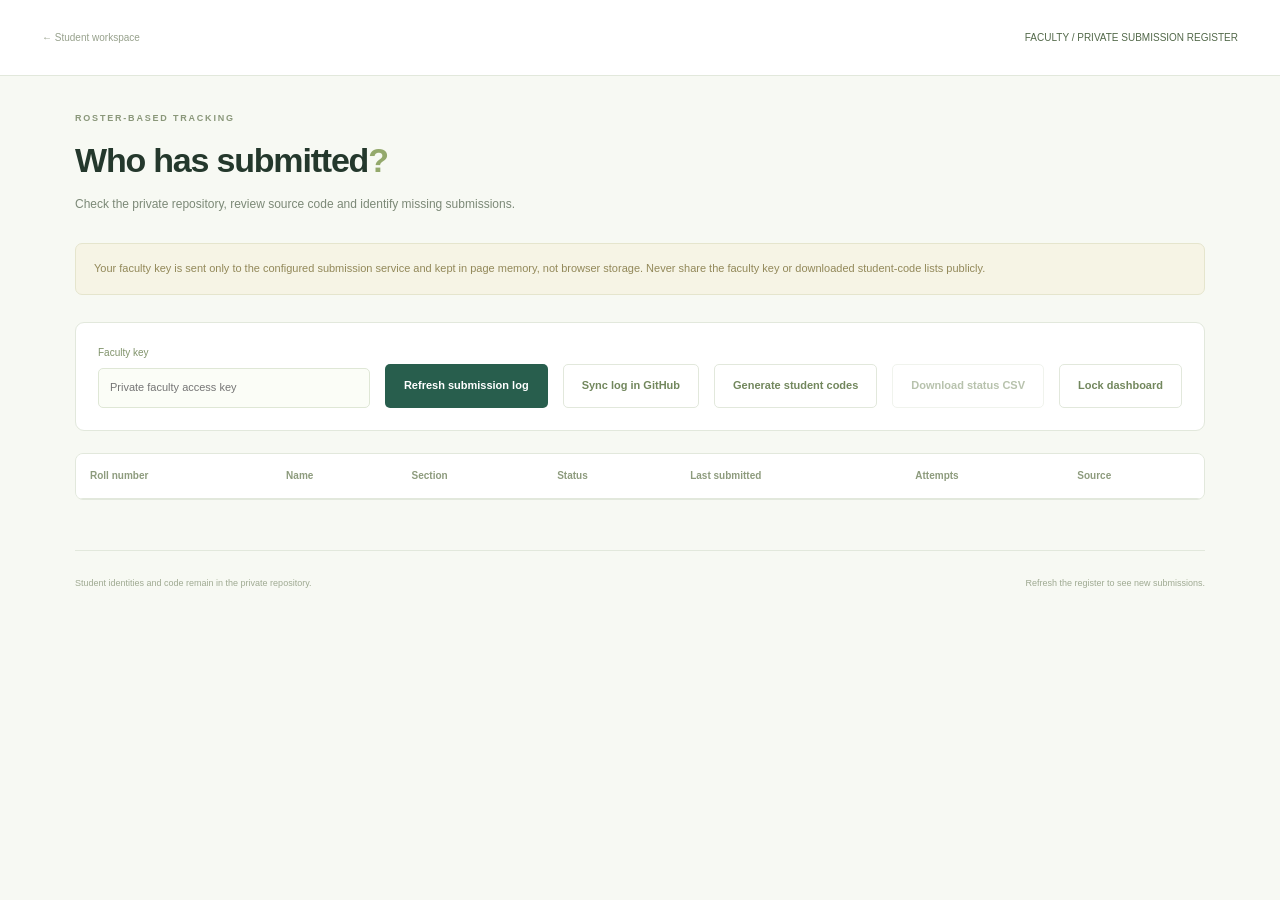
==== faculty.html @ 8f09f08b "Add files via upload" ====
<!doctype html><html lang="en"><head><meta charset="utf-8"><meta name="viewport" content="width=device-width,initial-scale=1"><title>Codefolio · Faculty submission log</title><link rel="stylesheet" href="styles.css"><script src="config.js" defer></script><script src="assets/font-data.js" defer></script><script src="pdf.js" defer></script><script src="faculty.js" defer></script></head><body><header><a href="index.html">← Student workspace</a><b>FACULTY / PRIVATE SUBMISSION REGISTER</b></header><main class="faculty-main"><div class="heading"><div><div class="eyebrow">ROSTER-BASED TRACKING</div><h1>Who has submitted<span>?</span></h1><p>Check the private repository, review source code and identify missing submissions.</p></div></div><div class="notice">Your faculty key is sent only to the configured submission service and kept in page memory, not browser storage. Never share the faculty key or downloaded student-code lists publicly.</div><div class="faculty-controls"><label>Faculty key<input id="faculty-key" type="password" autocomplete="off" placeholder="Private faculty access key"></label><button id="load" class="primary">Refresh submission log</button><button id="sync-log" class="secondary">Sync log in GitHub</button><button id="codes" class="secondary">Generate student codes</button><button id="csv" class="secondary" disabled>Download status CSV</button><button id="forget" class="secondary">Lock dashboard</button></div><p id="faculty-message" class="faculty-status" role="status"></p><div class="table-scroll"><table class="status-table"><thead><tr><th>Roll number</th><th>Name</th><th>Section</th><th>Status</th><th>Last submitted</th><th>Attempts</th><th>Source</th></tr></thead><tbody id="students"></tbody></table></div><section id="codes-panel" hidden class="faculty-record"><h2>Private student submission codes</h2><p class="small">Give each student only their own code. Anyone with a student's code can submit under that roll number. These are not GitHub tokens.</p><button id="codes-csv" class="secondary">Download private codes CSV</button><div id="codes-list" class="table-scroll"></div></section><section id="record-panel" hidden class="faculty-record"><div class="eyebrow">SAVED SOURCE SNAPSHOT</div><h2 id="record-title"></h2><p id="record-meta" class="small"></p><div class="toolbar"><select id="record-language" aria-label="Source language"><option value="java">Java</option><option value="python">Python</option><option value="cpp">C++</option></select><button id="download-code" class="secondary">Download this source file</button><button id="download-record" class="secondary">Download complete JSON record</button><button id="download-pdf" class="primary">Download combined PDF</button></div><textarea class="source-view" id="source" readonly aria-label="Submitted source code"></textarea></section><footer><span>Student identities and code remain in the private repository.</span><span>Refresh the register to see new submissions.</span></footer></main></body></html>
---- styles.css ----
:root{--green:#285e4d;--ink:#24382c;--muted:#7c8977;--line:#e2e8dc;--paper:#f7f9f3}*{box-sizing:border-box}body{margin:0;background:var(--paper);color:var(--ink);font:14px/1.6 -apple-system,BlinkMacSystemFont,'Segoe UI',sans-serif}button,input,textarea{font:inherit}button,a{touch-action:manipulation}button{cursor:pointer}button:disabled{opacity:.5;cursor:wait}a{color:inherit;text-decoration:none}button:focus-visible,a:focus-visible,input:focus-visible{outline:3px solid #94b18a;outline-offset:3px}[hidden]{display:none!important}aside{position:fixed;inset:0 auto 0 0;width:242px;background:#fff;padding:34px 22px 24px;border-right:1px solid var(--line);display:flex;flex-direction:column}.brand{font-size:27px;letter-spacing:-1.2px;font-weight:750;display:flex;align-items:center;margin-bottom:58px}.brand>span:first-child{letter-spacing:-4px;padding-right:4px;display:grid;place-items:center;background:var(--green);color:#fff;width:36px;height:36px;border-radius:10px;font-size:19px;margin-right:9px}.dot{color:#96ac72}.eyebrow{font-size:9px;font-weight:700;letter-spacing:1.8px;color:#8a977a}aside>.eyebrow{font-size:8px;margin:0 10px 20px}.nav{font-size:12px;padding:13px 12px;border-radius:7px;margin-bottom:8px;color:#849078}.nav.active{background:#eaf1e4;color:var(--green);font-weight:600}.aside-note{margin-top:auto;background:#f3f6eb;border:1px solid #e5ebda;border-radius:10px;padding:23px 19px}.aside-note>span{font-size:23px;color:#81966a}.aside-note h3{font-size:18px;line-height:1.7;letter-spacing:-.6px;margin:16px 0 10px}.aside-note p{color:#92a080;font-size:12px;line-height:1.9}.aside-note small{font-size:8px;color:#8a9a77;letter-spacing:1px;display:block;margin-top:25px}.faculty{border-top:1px solid var(--line);margin-top:25px;padding-top:22px;display:flex;align-items:center;gap:9px}.avatar{display:grid;place-items:center;border-radius:50%;background:#e8efdd;color:#79905d;width:31px;height:31px;font-size:10px;flex-shrink:0}.faculty b{font-size:10px;display:block}.faculty small{font-size:9px;color:#8b977e;display:block}.main{margin-left:242px}header{height:76px;display:flex;align-items:center;justify-content:space-between;gap:15px;background:#fff;border-bottom:1px solid var(--line);padding:0 42px;font-size:10px;color:#97a18c}header b{color:#53694a;font-weight:500}.mode{color:#80956a}main{max-width:1450px;margin:auto;padding:42px 42px 0}.heading{display:flex;justify-content:space-between;align-items:center;gap:22px;margin-bottom:29px}.heading .eyebrow{margin-bottom:12px}h1{font-size:34px;line-height:1.4;letter-spacing:-1.2px;font-weight:650;margin:0 0 10px}h1 span{color:#94a96c}.heading p{font-size:12px;color:var(--muted);margin:0}.pill{font-size:8px;letter-spacing:1px;padding:7px 10px;border-radius:5px;background:#eaf2e2;color:#80966a;white-space:nowrap}.notice{padding:15px 18px;border:1px solid #e5e5cd;background:#f6f4e5;border-radius:7px;font-size:11px;color:#928859;line-height:1.8;margin-bottom:27px}.notice b{font-weight:650}.identity{display:grid;grid-template-columns:1.3fr 1fr 1fr .5fr;gap:19px;align-items:center;padding:24px;background:#fff;border:1px solid var(--line);border-radius:9px;margin-bottom:25px}.identity h2{font-size:16px;font-weight:600;letter-spacing:-.5px;margin:9px 0 0}label{font-size:10px;color:#80936b}input{width:100%;padding:10px 11px;border:1px solid #dfe7d6;background:#fbfdf7;border-radius:5px;display:block;margin-top:7px;font-size:11px;outline-color:#91ab78;color:var(--ink)}.editor-layout{display:grid;grid-template-columns:265px minmax(0,1fr);gap:23px}.brief{background:#fff;padding:25px;border:1px solid var(--line);border-radius:9px}.course{font-size:10px;color:#98a58a;margin:20px 0 6px}.brief h2{font-size:20px;line-height:1.5;letter-spacing:-.6px;margin:0 0 18px;font-weight:600}.prompt{white-space:pre-wrap;overflow-wrap:anywhere;font-size:12px;line-height:1.9;color:#7f8e73}.deadline{font-size:10px;color:#9a8966}hr{border:0;height:1px;background:var(--line);margin:25px 0}h4{font-size:11px}.check{display:flex;gap:11px;font-size:11px;color:#8b9c7c;margin:14px 0}.check span{border:1px solid #d5dfc9;border-radius:4px;width:16px;height:16px;display:grid;place-items:center;font-size:10px;color:#62934a}.check.done span{background:#e9f3df}.typing-note{background:#f2f6e9;border-radius:5px;padding:14px;margin:24px 0 16px;font-size:10px;color:#8b9c78;line-height:1.8}.small{font-size:10px;color:#98a28d;line-height:1.8}.editor-panel{background:white;border:1px solid #dfe7d6;border-radius:9px;overflow:hidden;display:flex;flex-direction:column}.tabs{display:flex;align-items:center;background:#fbfdf7;border-bottom:1px solid var(--line)}.tabs button{height:52px;padding:16px 22px;border:0;border-bottom:2px solid transparent;color:#96a585;background:transparent;font-size:11px;display:flex;align-items:center;gap:7px}.tabs .selected{background:#f0f5e8;color:#587d42;border-bottom-color:#72965a}.tabs i{width:6px;height:6px;border-radius:50%;display:inline-block}.java{background:#bb7a59}.python{background:#ceb356}.cpp{background:#739bb9}#filename{margin-left:auto;font-size:10px;color:#a1ad94;padding-right:20px;font-family:monospace}.code-area{display:flex;flex:1;min-height:435px;overflow:hidden}#numbers{width:42px;flex-shrink:0;padding:20px 9px 20px 0;height:435px;overflow:hidden;background:#fbfdf7;color:#b1bda1;text-align:right;font:12px/23px monospace;white-space:pre}#code{width:100%;height:435px;resize:none;white-space:pre;overflow:auto;border:0;outline:0;padding:20px 16px;color:#3d5731;font:12px/23px 'Courier New',monospace;tab-size:4;background:white}#code::placeholder{color:#a5b397}.editor-status{padding:11px 15px;border-top:1px solid var(--line);display:flex;justify-content:space-between;gap:12px;font-size:9px;color:#95a185}.submit-bar{background:#fff;border:1px solid var(--line);border-radius:9px;padding:23px 25px;margin-top:24px;display:flex;align-items:center;justify-content:space-between;gap:20px}.submit-bar h3{font-size:15px;margin:0 0 5px}.submit-bar p{font-size:11px;color:#93a081;margin:0}.primary,.secondary,.danger{display:inline-flex;align-items:center;justify-content:center;padding:12px 18px;border:1px solid transparent;border-radius:5px;font-size:11px;font-weight:600;gap:8px}.primary{color:white;background:var(--green)}.secondary{color:#72875d;background:white;border-color:var(--line)}.danger{color:#a17b60;border-color:#e8dfcf;background:#fcfaf4}.primary:hover{background:#36745f}.instructions{margin-top:42px}.instructions>h2{font-size:21px;letter-spacing:-.5px;font-weight:600}.steps{display:grid;grid-template-columns:repeat(3,1fr);gap:20px}.steps article{background:#fff;border:1px solid var(--line);border-radius:8px;padding:22px}.steps article>span{font-size:27px;font-weight:650;color:#b0bf9a}.steps h3{font-size:13px}.steps p,details p{font-size:11px;line-height:1.9;color:#8e9b80}details{margin:24px 0;background:#eff3e6;border:1px solid var(--line);border-radius:8px;padding:18px 22px}summary{cursor:pointer;font-size:12px;color:#73885c}#message{background:#eef4e5;border:1px solid #d8e5ca;color:#607e48;padding:14px 18px;border-radius:6px;font-size:12px;margin-bottom:24px}#message.error{background:#fbf0e8;color:#a17856;border-color:#eedbc9}.receipt{text-align:center;background:#fff;border:1px solid var(--line);border-radius:9px;margin-top:25px;padding:30px}.receipt h2{font-size:23px;letter-spacing:-.6px;font-weight:600}.receipt p{font-size:12px;color:#93a280}.receipt code{overflow-wrap:anywhere;color:#688b4a;font-size:12px}.receipt-actions{display:flex;justify-content:center;flex-wrap:wrap;gap:10px}.receipt .small{font-size:10px}footer{display:flex;justify-content:space-between;gap:20px;margin-top:50px;padding:25px 0;border-top:1px solid var(--line);font-size:9px;color:#9faa92}@media(max-width:1150px){.identity{grid-template-columns:1fr 1fr 1fr}.identity>div{grid-column:1/-1}.editor-layout{grid-template-columns:225px minmax(0,1fr)}.tabs button{padding:16px}.pill{display:none}h1{font-size:29px}#filename{display:none}main{padding:32px 28px 0}}@media(max-width:900px){aside{width:190px;padding:25px 15px}.main{margin-left:190px}.brand{font-size:23px}.faculty b{font-size:9px}.editor-layout{grid-template-columns:1fr}.brief{padding:22px}.brief hr,.brief h4,.brief #checklist,.brief .small,.brief .typing-note{display:none}.steps{gap:10px}.steps article{padding:18px}header{padding:0 28px}.heading{display:block}}@media(max-width:650px){aside{position:static;width:100%;padding:15px 20px;border-right:0;border-bottom:1px solid var(--line)}.brand{margin:0;font-size:25px}.nav,aside>.eyebrow,.aside-note,.faculty{display:none}.main{margin:0}header{height:52px;padding:0 20px;font-size:9px}.mode{font-size:8px}main{padding:25px 20px 0}h1{font-size:28px}.heading p{font-size:11px}.identity{gap:14px;padding:20px;grid-template-columns:1fr 1fr}.identity label:first-of-type{grid-column:1/-1}.brief h2{font-size:19px}.steps{grid-template-columns:1fr}.steps article{padding:20px}.submit-bar{align-items:flex-start;flex-direction:column;padding:21px}.submit-bar button{width:100%}.editor-status{font-size:8px}.receipt{padding:25px 18px}.receipt-actions{flex-direction:column}.instructions>.danger{margin-top:10px}footer{display:block}footer>span{display:block;line-height:2}}

.enrollment{grid-column:2/-1}.submit-actions{display:flex;gap:10px;flex-wrap:wrap}.submit-bar{align-items:flex-start}.prompt{max-height:360px;overflow:auto}.faculty-main{margin:0 auto;max-width:1200px;padding:35px}.faculty-controls{display:flex;gap:15px;align-items:end;flex-wrap:wrap;padding:22px;background:#fff;border:1px solid var(--line);border-radius:9px}.faculty-controls label{flex:1;min-width:220px}.status-table{width:100%;border-collapse:collapse;background:white;font-size:12px}.status-table th,.status-table td{padding:14px;text-align:left;border-bottom:1px solid var(--line)}.status-table th{font-size:10px;color:#8d9b7d}.table-scroll{overflow:auto;border:1px solid var(--line);border-radius:8px;margin-top:22px}.faculty-status{font-size:12px;color:#7f9568;margin:22px 0}.source-view{display:block;width:100%;height:350px;white-space:pre;overflow:auto;font:11px/1.8 monospace;padding:20px;border:1px solid var(--line);border-radius:7px;background:#fff}.code-badge{font-size:10px;overflow-wrap:anywhere;max-width:260px}.faculty-record{margin-top:25px;padding:25px;background:#fff;border:1px solid var(--line);border-radius:9px}.toolbar{display:flex;gap:10px;align-items:center;flex-wrap:wrap;margin:18px 0}@media(max-width:650px){.enrollment{grid-column:1/-1}.submit-actions{width:100%}.submit-actions button{width:100%}.faculty-main{padding:22px}.faculty-controls{display:block}.faculty-controls>*{margin-bottom:12px}}
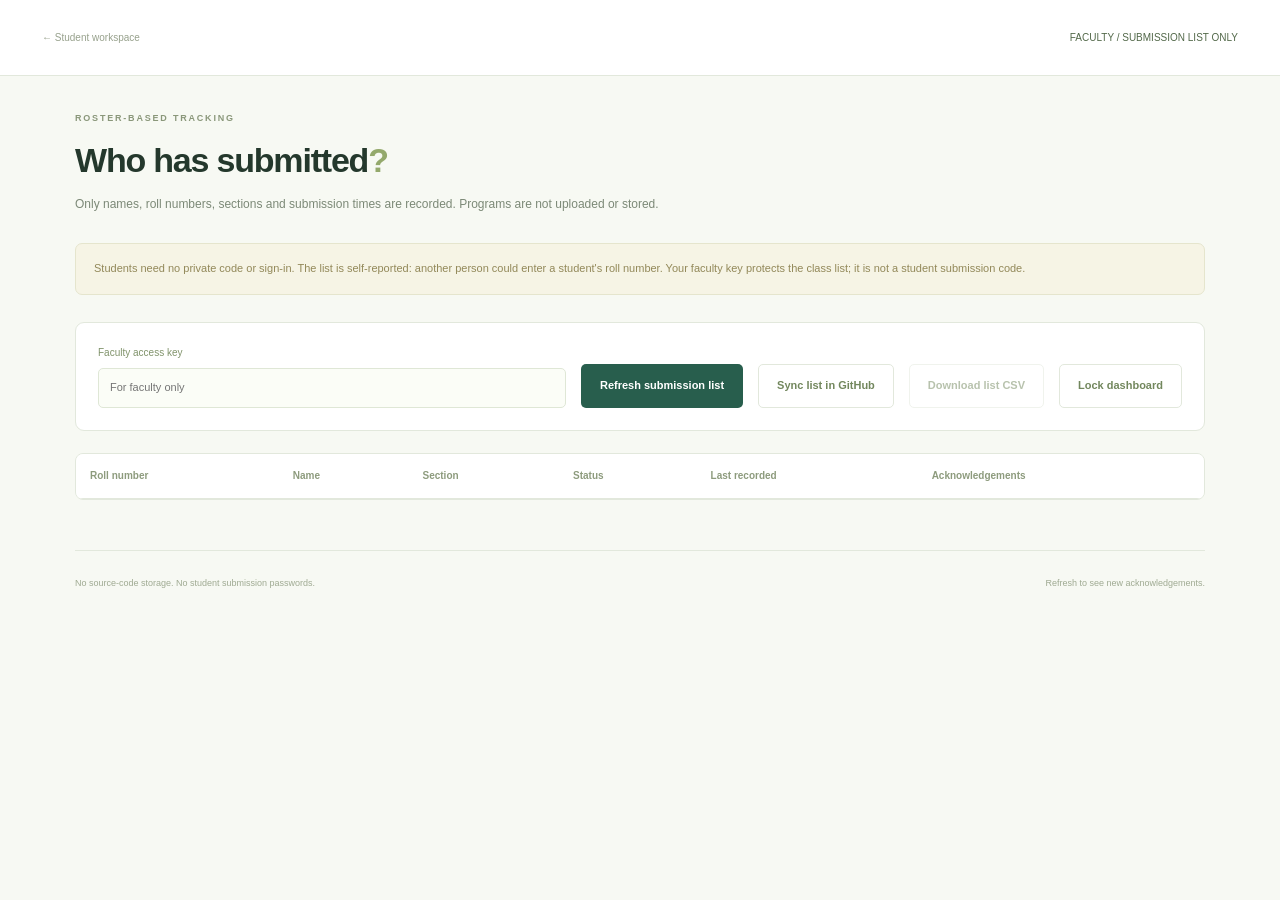
==== commit 20c10f3c: "Add files via upload" ====
--- a/faculty.html
+++ b/faculty.html
@@ -1 +1 @@
-<!doctype html><html lang="en"><head><meta charset="utf-8"><meta name="viewport" content="width=device-width,initial-scale=1"><title>Codefolio · Faculty submission log</title><link rel="stylesheet" href="styles.css"><script src="config.js" defer></script><script src="assets/font-data.js" defer></script><script src="pdf.js" defer></script><script src="faculty.js" defer></script></head><body><header><a href="index.html">← Student workspace</a><b>FACULTY / PRIVATE SUBMISSION REGISTER</b></header><main class="faculty-main"><div class="heading"><div><div class="eyebrow">ROSTER-BASED TRACKING</div><h1>Who has submitted<span>?</span></h1><p>Check the private repository, review source code and identify missing submissions.</p></div></div><div class="notice">Your faculty key is sent only to the configured submission service and kept in page memory, not browser storage. Never share the faculty key or downloaded student-code lists publicly.</div><div class="faculty-controls"><label>Faculty key<input id="faculty-key" type="password" autocomplete="off" placeholder="Private faculty access key"></label><button id="load" class="primary">Refresh submission log</button><button id="sync-log" class="secondary">Sync log in GitHub</button><button id="codes" class="secondary">Generate student codes</button><button id="csv" class="secondary" disabled>Download status CSV</button><button id="forget" class="secondary">Lock dashboard</button></div><p id="faculty-message" class="faculty-status" role="status"></p><div class="table-scroll"><table class="status-table"><thead><tr><th>Roll number</th><th>Name</th><th>Section</th><th>Status</th><th>Last submitted</th><th>Attempts</th><th>Source</th></tr></thead><tbody id="students"></tbody></table></div><section id="codes-panel" hidden class="faculty-record"><h2>Private student submission codes</h2><p class="small">Give each student only their own code. Anyone with a student's code can submit under that roll number. These are not GitHub tokens.</p><button id="codes-csv" class="secondary">Download private codes CSV</button><div id="codes-list" class="table-scroll"></div></section><section id="record-panel" hidden class="faculty-record"><div class="eyebrow">SAVED SOURCE SNAPSHOT</div><h2 id="record-title"></h2><p id="record-meta" class="small"></p><div class="toolbar"><select id="record-language" aria-label="Source language"><option value="java">Java</option><option value="python">Python</option><option value="cpp">C++</option></select><button id="download-code" class="secondary">Download this source file</button><button id="download-record" class="secondary">Download complete JSON record</button><button id="download-pdf" class="primary">Download combined PDF</button></div><textarea class="source-view" id="source" readonly aria-label="Submitted source code"></textarea></section><footer><span>Student identities and code remain in the private repository.</span><span>Refresh the register to see new submissions.</span></footer></main></body></html>
+<!doctype html><html lang="en"><head><meta charset="utf-8"><meta name="viewport" content="width=device-width,initial-scale=1"><title>Codefolio · Student submission list</title><link rel="stylesheet" href="styles.css"><script src="config.js" defer></script><script src="faculty.js" defer></script></head><body><header><a href="index.html">← Student workspace</a><b>FACULTY / SUBMISSION LIST ONLY</b></header><main class="faculty-main"><div class="heading"><div><div class="eyebrow">ROSTER-BASED TRACKING</div><h1>Who has submitted<span>?</span></h1><p>Only names, roll numbers, sections and submission times are recorded. Programs are not uploaded or stored.</p></div></div><div class="notice">Students need no private code or sign-in. The list is self-reported: another person could enter a student's roll number. Your faculty key protects the class list; it is not a student submission code.</div><div class="faculty-controls"><label>Faculty access key<input id="faculty-key" type="password" autocomplete="off" placeholder="For faculty only"></label><button id="load" class="primary">Refresh submission list</button><button id="sync-log" class="secondary">Sync list in GitHub</button><button id="csv" class="secondary" disabled>Download list CSV</button><button id="forget" class="secondary">Lock dashboard</button></div><p id="faculty-message" class="faculty-status" role="status"></p><div class="table-scroll"><table class="status-table"><thead><tr><th>Roll number</th><th>Name</th><th>Section</th><th>Status</th><th>Last recorded</th><th>Acknowledgements</th></tr></thead><tbody id="students"></tbody></table></div><footer><span>No source-code storage. No student submission passwords.</span><span>Refresh to see new acknowledgements.</span></footer></main></body></html>
--- a/styles.css
+++ b/styles.css
@@ -1,3 +1,3 @@
 :root{--green:#285e4d;--ink:#24382c;--muted:#7c8977;--line:#e2e8dc;--paper:#f7f9f3}*{box-sizing:border-box}body{margin:0;background:var(--paper);color:var(--ink);font:14px/1.6 -apple-system,BlinkMacSystemFont,'Segoe UI',sans-serif}button,input,textarea{font:inherit}button,a{touch-action:manipulation}button{cursor:pointer}button:disabled{opacity:.5;cursor:wait}a{color:inherit;text-decoration:none}button:focus-visible,a:focus-visible,input:focus-visible{outline:3px solid #94b18a;outline-offset:3px}[hidden]{display:none!important}aside{position:fixed;inset:0 auto 0 0;width:242px;background:#fff;padding:34px 22px 24px;border-right:1px solid var(--line);display:flex;flex-direction:column}.brand{font-size:27px;letter-spacing:-1.2px;font-weight:750;display:flex;align-items:center;margin-bottom:58px}.brand>span:first-child{letter-spacing:-4px;padding-right:4px;display:grid;place-items:center;background:var(--green);color:#fff;width:36px;height:36px;border-radius:10px;font-size:19px;margin-right:9px}.dot{color:#96ac72}.eyebrow{font-size:9px;font-weight:700;letter-spacing:1.8px;color:#8a977a}aside>.eyebrow{font-size:8px;margin:0 10px 20px}.nav{font-size:12px;padding:13px 12px;border-radius:7px;margin-bottom:8px;color:#849078}.nav.active{background:#eaf1e4;color:var(--green);font-weight:600}.aside-note{margin-top:auto;background:#f3f6eb;border:1px solid #e5ebda;border-radius:10px;padding:23px 19px}.aside-note>span{font-size:23px;color:#81966a}.aside-note h3{font-size:18px;line-height:1.7;letter-spacing:-.6px;margin:16px 0 10px}.aside-note p{color:#92a080;font-size:12px;line-height:1.9}.aside-note small{font-size:8px;color:#8a9a77;letter-spacing:1px;display:block;margin-top:25px}.faculty{border-top:1px solid var(--line);margin-top:25px;padding-top:22px;display:flex;align-items:center;gap:9px}.avatar{display:grid;place-items:center;border-radius:50%;background:#e8efdd;color:#79905d;width:31px;height:31px;font-size:10px;flex-shrink:0}.faculty b{font-size:10px;display:block}.faculty small{font-size:9px;color:#8b977e;display:block}.main{margin-left:242px}header{height:76px;display:flex;align-items:center;justify-content:space-between;gap:15px;background:#fff;border-bottom:1px solid var(--line);padding:0 42px;font-size:10px;color:#97a18c}header b{color:#53694a;font-weight:500}.mode{color:#80956a}main{max-width:1450px;margin:auto;padding:42px 42px 0}.heading{display:flex;justify-content:space-between;align-items:center;gap:22px;margin-bottom:29px}.heading .eyebrow{margin-bottom:12px}h1{font-size:34px;line-height:1.4;letter-spacing:-1.2px;font-weight:650;margin:0 0 10px}h1 span{color:#94a96c}.heading p{font-size:12px;color:var(--muted);margin:0}.pill{font-size:8px;letter-spacing:1px;padding:7px 10px;border-radius:5px;background:#eaf2e2;color:#80966a;white-space:nowrap}.notice{padding:15px 18px;border:1px solid #e5e5cd;background:#f6f4e5;border-radius:7px;font-size:11px;color:#928859;line-height:1.8;margin-bottom:27px}.notice b{font-weight:650}.identity{display:grid;grid-template-columns:1.3fr 1fr 1fr .5fr;gap:19px;align-items:center;padding:24px;background:#fff;border:1px solid var(--line);border-radius:9px;margin-bottom:25px}.identity h2{font-size:16px;font-weight:600;letter-spacing:-.5px;margin:9px 0 0}label{font-size:10px;color:#80936b}input{width:100%;padding:10px 11px;border:1px solid #dfe7d6;background:#fbfdf7;border-radius:5px;display:block;margin-top:7px;font-size:11px;outline-color:#91ab78;color:var(--ink)}.editor-layout{display:grid;grid-template-columns:265px minmax(0,1fr);gap:23px}.brief{background:#fff;padding:25px;border:1px solid var(--line);border-radius:9px}.course{font-size:10px;color:#98a58a;margin:20px 0 6px}.brief h2{font-size:20px;line-height:1.5;letter-spacing:-.6px;margin:0 0 18px;font-weight:600}.prompt{white-space:pre-wrap;overflow-wrap:anywhere;font-size:12px;line-height:1.9;color:#7f8e73}.deadline{font-size:10px;color:#9a8966}hr{border:0;height:1px;background:var(--line);margin:25px 0}h4{font-size:11px}.check{display:flex;gap:11px;font-size:11px;color:#8b9c7c;margin:14px 0}.check span{border:1px solid #d5dfc9;border-radius:4px;width:16px;height:16px;display:grid;place-items:center;font-size:10px;color:#62934a}.check.done span{background:#e9f3df}.typing-note{background:#f2f6e9;border-radius:5px;padding:14px;margin:24px 0 16px;font-size:10px;color:#8b9c78;line-height:1.8}.small{font-size:10px;color:#98a28d;line-height:1.8}.editor-panel{background:white;border:1px solid #dfe7d6;border-radius:9px;overflow:hidden;display:flex;flex-direction:column}.tabs{display:flex;align-items:center;background:#fbfdf7;border-bottom:1px solid var(--line)}.tabs button{height:52px;padding:16px 22px;border:0;border-bottom:2px solid transparent;color:#96a585;background:transparent;font-size:11px;display:flex;align-items:center;gap:7px}.tabs .selected{background:#f0f5e8;color:#587d42;border-bottom-color:#72965a}.tabs i{width:6px;height:6px;border-radius:50%;display:inline-block}.java{background:#bb7a59}.python{background:#ceb356}.cpp{background:#739bb9}#filename{margin-left:auto;font-size:10px;color:#a1ad94;padding-right:20px;font-family:monospace}.code-area{display:flex;flex:1;min-height:435px;overflow:hidden}#numbers{width:42px;flex-shrink:0;padding:20px 9px 20px 0;height:435px;overflow:hidden;background:#fbfdf7;color:#b1bda1;text-align:right;font:12px/23px monospace;white-space:pre}#code{width:100%;height:435px;resize:none;white-space:pre;overflow:auto;border:0;outline:0;padding:20px 16px;color:#3d5731;font:12px/23px 'Courier New',monospace;tab-size:4;background:white}#code::placeholder{color:#a5b397}.editor-status{padding:11px 15px;border-top:1px solid var(--line);display:flex;justify-content:space-between;gap:12px;font-size:9px;color:#95a185}.submit-bar{background:#fff;border:1px solid var(--line);border-radius:9px;padding:23px 25px;margin-top:24px;display:flex;align-items:center;justify-content:space-between;gap:20px}.submit-bar h3{font-size:15px;margin:0 0 5px}.submit-bar p{font-size:11px;color:#93a081;margin:0}.primary,.secondary,.danger{display:inline-flex;align-items:center;justify-content:center;padding:12px 18px;border:1px solid transparent;border-radius:5px;font-size:11px;font-weight:600;gap:8px}.primary{color:white;background:var(--green)}.secondary{color:#72875d;background:white;border-color:var(--line)}.danger{color:#a17b60;border-color:#e8dfcf;background:#fcfaf4}.primary:hover{background:#36745f}.instructions{margin-top:42px}.instructions>h2{font-size:21px;letter-spacing:-.5px;font-weight:600}.steps{display:grid;grid-template-columns:repeat(3,1fr);gap:20px}.steps article{background:#fff;border:1px solid var(--line);border-radius:8px;padding:22px}.steps article>span{font-size:27px;font-weight:650;color:#b0bf9a}.steps h3{font-size:13px}.steps p,details p{font-size:11px;line-height:1.9;color:#8e9b80}details{margin:24px 0;background:#eff3e6;border:1px solid var(--line);border-radius:8px;padding:18px 22px}summary{cursor:pointer;font-size:12px;color:#73885c}#message{background:#eef4e5;border:1px solid #d8e5ca;color:#607e48;padding:14px 18px;border-radius:6px;font-size:12px;margin-bottom:24px}#message.error{background:#fbf0e8;color:#a17856;border-color:#eedbc9}.receipt{text-align:center;background:#fff;border:1px solid var(--line);border-radius:9px;margin-top:25px;padding:30px}.receipt h2{font-size:23px;letter-spacing:-.6px;font-weight:600}.receipt p{font-size:12px;color:#93a280}.receipt code{overflow-wrap:anywhere;color:#688b4a;font-size:12px}.receipt-actions{display:flex;justify-content:center;flex-wrap:wrap;gap:10px}.receipt .small{font-size:10px}footer{display:flex;justify-content:space-between;gap:20px;margin-top:50px;padding:25px 0;border-top:1px solid var(--line);font-size:9px;color:#9faa92}@media(max-width:1150px){.identity{grid-template-columns:1fr 1fr 1fr}.identity>div{grid-column:1/-1}.editor-layout{grid-template-columns:225px minmax(0,1fr)}.tabs button{padding:16px}.pill{display:none}h1{font-size:29px}#filename{display:none}main{padding:32px 28px 0}}@media(max-width:900px){aside{width:190px;padding:25px 15px}.main{margin-left:190px}.brand{font-size:23px}.faculty b{font-size:9px}.editor-layout{grid-template-columns:1fr}.brief{padding:22px}.brief hr,.brief h4,.brief #checklist,.brief .small,.brief .typing-note{display:none}.steps{gap:10px}.steps article{padding:18px}header{padding:0 28px}.heading{display:block}}@media(max-width:650px){aside{position:static;width:100%;padding:15px 20px;border-right:0;border-bottom:1px solid var(--line)}.brand{margin:0;font-size:25px}.nav,aside>.eyebrow,.aside-note,.faculty{display:none}.main{margin:0}header{height:52px;padding:0 20px;font-size:9px}.mode{font-size:8px}main{padding:25px 20px 0}h1{font-size:28px}.heading p{font-size:11px}.identity{gap:14px;padding:20px;grid-template-columns:1fr 1fr}.identity label:first-of-type{grid-column:1/-1}.brief h2{font-size:19px}.steps{grid-template-columns:1fr}.steps article{padding:20px}.submit-bar{align-items:flex-start;flex-direction:column;padding:21px}.submit-bar button{width:100%}.editor-status{font-size:8px}.receipt{padding:25px 18px}.receipt-actions{flex-direction:column}.instructions>.danger{margin-top:10px}footer{display:block}footer>span{display:block;line-height:2}}
 
-.enrollment{grid-column:2/-1}.submit-actions{display:flex;gap:10px;flex-wrap:wrap}.submit-bar{align-items:flex-start}.prompt{max-height:360px;overflow:auto}.faculty-main{margin:0 auto;max-width:1200px;padding:35px}.faculty-controls{display:flex;gap:15px;align-items:end;flex-wrap:wrap;padding:22px;background:#fff;border:1px solid var(--line);border-radius:9px}.faculty-controls label{flex:1;min-width:220px}.status-table{width:100%;border-collapse:collapse;background:white;font-size:12px}.status-table th,.status-table td{padding:14px;text-align:left;border-bottom:1px solid var(--line)}.status-table th{font-size:10px;color:#8d9b7d}.table-scroll{overflow:auto;border:1px solid var(--line);border-radius:8px;margin-top:22px}.faculty-status{font-size:12px;color:#7f9568;margin:22px 0}.source-view{display:block;width:100%;height:350px;white-space:pre;overflow:auto;font:11px/1.8 monospace;padding:20px;border:1px solid var(--line);border-radius:7px;background:#fff}.code-badge{font-size:10px;overflow-wrap:anywhere;max-width:260px}.faculty-record{margin-top:25px;padding:25px;background:#fff;border:1px solid var(--line);border-radius:9px}.toolbar{display:flex;gap:10px;align-items:center;flex-wrap:wrap;margin:18px 0}@media(max-width:650px){.enrollment{grid-column:1/-1}.submit-actions{width:100%}.submit-actions button{width:100%}.faculty-main{padding:22px}.faculty-controls{display:block}.faculty-controls>*{margin-bottom:12px}}
+.submit-actions{display:flex;gap:10px;flex-wrap:wrap}.submit-bar{align-items:flex-start}.prompt{max-height:360px;overflow:auto}.faculty-main{margin:0 auto;max-width:1200px;padding:35px}.faculty-controls{display:flex;gap:15px;align-items:end;flex-wrap:wrap;padding:22px;background:#fff;border:1px solid var(--line);border-radius:9px}.faculty-controls label{flex:1;min-width:220px}.status-table{width:100%;border-collapse:collapse;background:white;font-size:12px}.status-table th,.status-table td{padding:14px;text-align:left;border-bottom:1px solid var(--line)}.status-table th{font-size:10px;color:#8d9b7d}.table-scroll{overflow:auto;border:1px solid var(--line);border-radius:8px;margin-top:22px}.faculty-status{font-size:12px;color:#7f9568;margin:22px 0}@media(max-width:650px){.submit-actions{width:100%}.submit-actions button{width:100%}.faculty-main{padding:22px}.faculty-controls{display:block}.faculty-controls>*{margin-bottom:12px}}
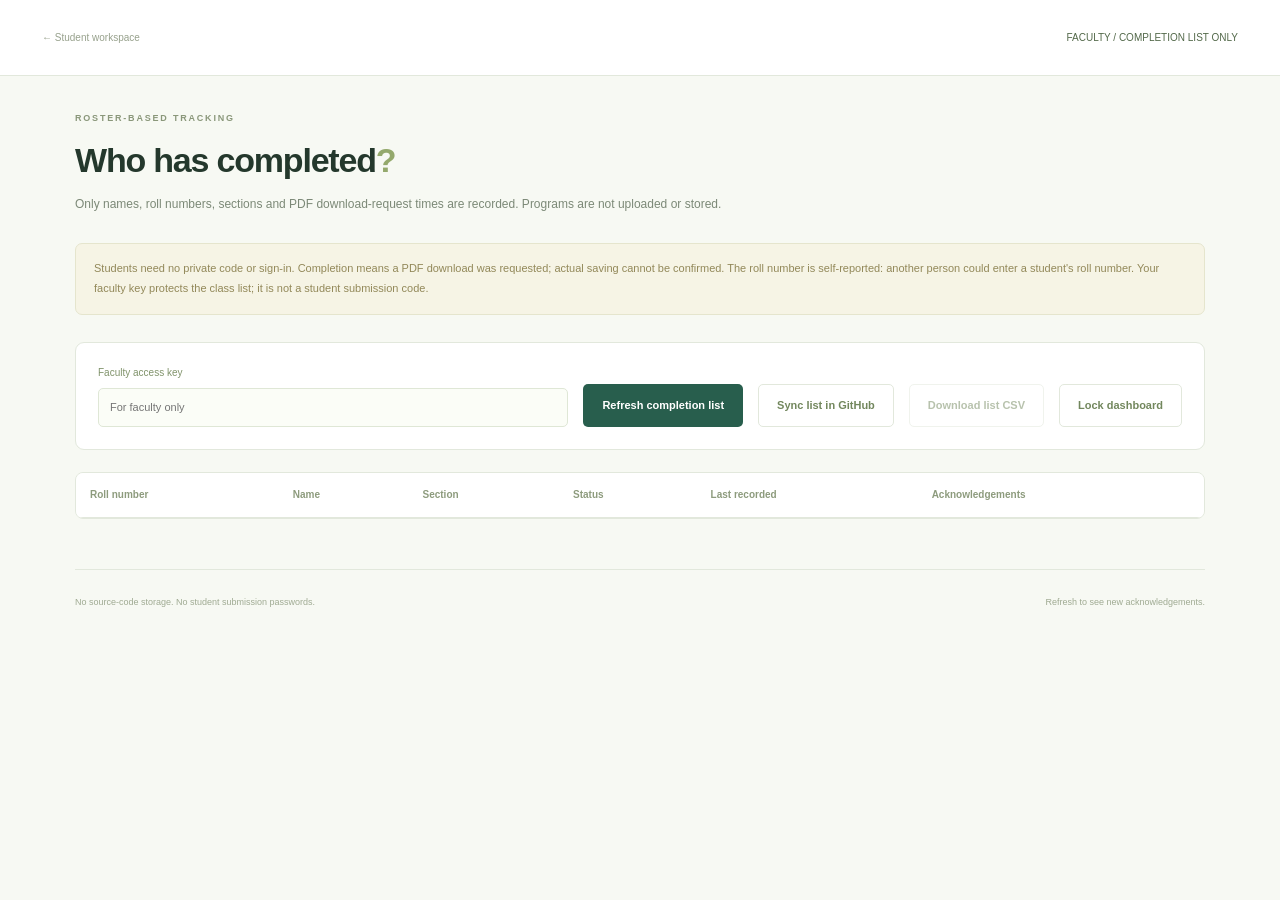
==== commit c385c635: "Add files via upload" ====
--- a/faculty.html
+++ b/faculty.html
@@ -1 +1 @@
-<!doctype html><html lang="en"><head><meta charset="utf-8"><meta name="viewport" content="width=device-width,initial-scale=1"><title>Codefolio · Student submission list</title><link rel="stylesheet" href="styles.css"><script src="config.js" defer></script><script src="faculty.js" defer></script></head><body><header><a href="index.html">← Student workspace</a><b>FACULTY / SUBMISSION LIST ONLY</b></header><main class="faculty-main"><div class="heading"><div><div class="eyebrow">ROSTER-BASED TRACKING</div><h1>Who has submitted<span>?</span></h1><p>Only names, roll numbers, sections and submission times are recorded. Programs are not uploaded or stored.</p></div></div><div class="notice">Students need no private code or sign-in. The list is self-reported: another person could enter a student's roll number. Your faculty key protects the class list; it is not a student submission code.</div><div class="faculty-controls"><label>Faculty access key<input id="faculty-key" type="password" autocomplete="off" placeholder="For faculty only"></label><button id="load" class="primary">Refresh submission list</button><button id="sync-log" class="secondary">Sync list in GitHub</button><button id="csv" class="secondary" disabled>Download list CSV</button><button id="forget" class="secondary">Lock dashboard</button></div><p id="faculty-message" class="faculty-status" role="status"></p><div class="table-scroll"><table class="status-table"><thead><tr><th>Roll number</th><th>Name</th><th>Section</th><th>Status</th><th>Last recorded</th><th>Acknowledgements</th></tr></thead><tbody id="students"></tbody></table></div><footer><span>No source-code storage. No student submission passwords.</span><span>Refresh to see new acknowledgements.</span></footer></main></body></html>
+<!doctype html><html lang="en"><head><meta charset="utf-8"><meta name="viewport" content="width=device-width,initial-scale=1"><title>Codefolio · Student submission list</title><link rel="stylesheet" href="styles.css"><script src="config.js" defer></script><script src="faculty.js" defer></script></head><body><header><a href="index.html">← Student workspace</a><b>FACULTY / COMPLETION LIST ONLY</b></header><main class="faculty-main"><div class="heading"><div><div class="eyebrow">ROSTER-BASED TRACKING</div><h1>Who has completed<span>?</span></h1><p>Only names, roll numbers, sections and PDF download-request times are recorded. Programs are not uploaded or stored.</p></div></div><div class="notice">Students need no private code or sign-in. Completion means a PDF download was requested; actual saving cannot be confirmed. The roll number is self-reported: another person could enter a student's roll number. Your faculty key protects the class list; it is not a student submission code.</div><div class="faculty-controls"><label>Faculty access key<input id="faculty-key" type="password" autocomplete="off" placeholder="For faculty only"></label><button id="load" class="primary">Refresh completion list</button><button id="sync-log" class="secondary">Sync list in GitHub</button><button id="csv" class="secondary" disabled>Download list CSV</button><button id="forget" class="secondary">Lock dashboard</button></div><p id="faculty-message" class="faculty-status" role="status"></p><div class="table-scroll"><table class="status-table"><thead><tr><th>Roll number</th><th>Name</th><th>Section</th><th>Status</th><th>Last recorded</th><th>Acknowledgements</th></tr></thead><tbody id="students"></tbody></table></div><footer><span>No source-code storage. No student submission passwords.</span><span>Refresh to see new acknowledgements.</span></footer></main></body></html>
